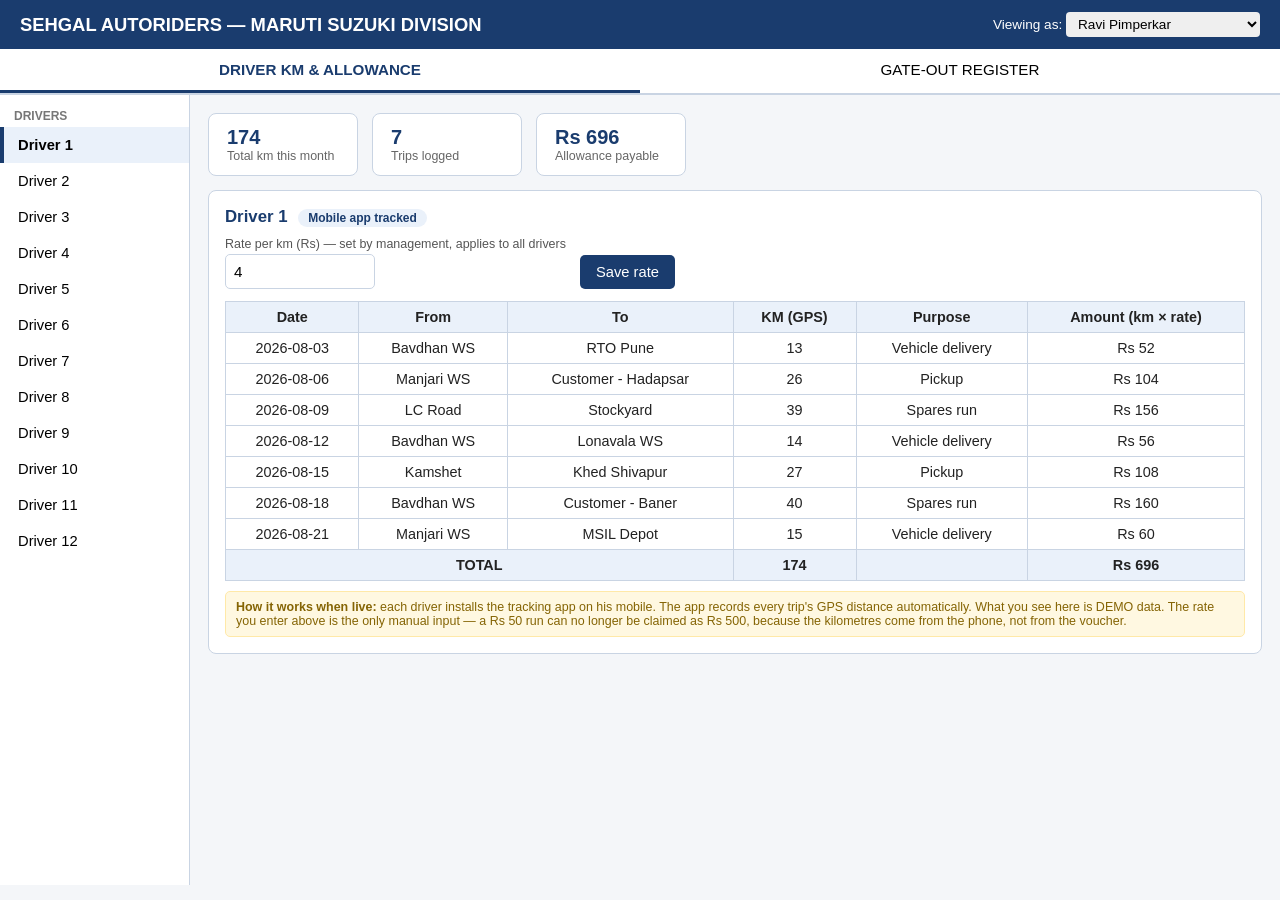
==== index.html @ 02fcdc8c "Maruti Suzuki Division - driver km allowance + gate-out register (demo) Co-Authored-By: Claude Fable" ====
<!DOCTYPE html>
<html lang="en">
<head>
<meta charset="UTF-8">
<meta name="viewport" content="width=device-width, initial-scale=1.0">
<title>Sehgal Autoriders - Maruti Suzuki Division</title>
<style>
  * { margin:0; padding:0; box-sizing:border-box; font-family: 'Segoe UI', Arial, sans-serif; }
  :root { --blue:#1a3c6e; --lightblue:#eaf1fa; --border:#c9d4e3; --green:#1e7d32; --red:#b23b3b; }
  body { background:#f4f6f9; color:#222; }
  header { background:var(--blue); color:#fff; padding:12px 20px; display:flex; justify-content:space-between; align-items:center; flex-wrap:wrap; gap:8px; }
  header h1 { font-size:1.15rem; font-weight:600; }
  header .viewer { font-size:.85rem; }
  header select { padding:4px 8px; border-radius:4px; border:none; font-size:.85rem; }
  nav { background:#fff; border-bottom:2px solid var(--border); display:flex; }
  nav button { flex:1; padding:12px; border:none; background:none; font-size:.95rem; cursor:pointer; border-bottom:3px solid transparent; }
  nav button.active { border-bottom-color:var(--blue); color:var(--blue); font-weight:600; }
  .layout { display:flex; min-height:calc(100vh - 110px); }
  aside { width:190px; background:#fff; border-right:1px solid var(--border); padding:10px 0; overflow-y:auto; }
  aside h3 { font-size:.75rem; text-transform:uppercase; color:#777; padding:4px 14px; }
  aside button { display:block; width:100%; text-align:left; padding:10px 14px; border:none; background:none; cursor:pointer; font-size:.92rem; border-left:4px solid transparent; }
  aside button.sel { background:var(--lightblue); border-left-color:var(--blue); font-weight:600; }
  main { flex:1; padding:18px; overflow-x:auto; }
  .card { background:#fff; border:1px solid var(--border); border-radius:8px; padding:16px; margin-bottom:16px; }
  .card h2 { font-size:1.05rem; color:var(--blue); margin-bottom:10px; }
  table { width:100%; border-collapse:collapse; font-size:.9rem; }
  th, td { border:1px solid var(--border); padding:7px 9px; text-align:center; }
  th { background:var(--lightblue); }
  .row-flex { display:flex; gap:14px; flex-wrap:wrap; align-items:end; margin-bottom:12px; }
  .field label { display:block; font-size:.78rem; color:#555; margin-bottom:3px; }
  .field input { padding:8px; border:1px solid var(--border); border-radius:5px; font-size:.95rem; width:150px; }
  .big { font-size:1.5rem; font-weight:700; color:var(--green); }
  .btn { background:var(--blue); color:#fff; border:none; padding:9px 16px; border-radius:5px; cursor:pointer; font-size:.92rem; }
  .btn:active { opacity:.85; }
  .note { font-size:.78rem; color:#856404; background:#fff8e1; border:1px solid #ffe9a8; padding:8px 10px; border-radius:5px; margin-top:10px; }
  .pill { display:inline-block; padding:2px 10px; border-radius:12px; font-size:.75rem; background:var(--lightblue); color:var(--blue); margin-left:6px; }
  .stat-row { display:flex; gap:14px; flex-wrap:wrap; margin-bottom:14px; }
  .stat { background:#fff; border:1px solid var(--border); border-radius:8px; padding:12px 18px; min-width:150px; }
  .stat .v { font-size:1.25rem; font-weight:700; color:var(--blue); }
  .stat .l { font-size:.78rem; color:#666; }
  @media (max-width:700px){ .layout{flex-direction:column;} aside{width:100%; display:flex; overflow-x:auto;} aside h3{display:none;} aside button{white-space:nowrap; border-left:none; border-bottom:3px solid transparent;} aside button.sel{border-bottom-color:var(--blue);} }
</style>
</head>
<body>
<header>
  <h1>SEHGAL AUTORIDERS &mdash; MARUTI SUZUKI DIVISION</h1>
  <div class="viewer">Viewing as:
    <select id="viewer">
      <option>Ravi Pimperkar</option>
      <option>Yogesh Patil</option>
      <option>Satish Ainapure (Finance)</option>
    </select>
  </div>
</header>
<nav>
  <button id="tabD" class="active" onclick="showTab('drivers')">DRIVER KM &amp; ALLOWANCE</button>
  <button id="tabG" onclick="showTab('gate')">GATE-OUT REGISTER</button>
</nav>

<div class="layout" id="driversView">
  <aside id="driverList"><h3>Drivers</h3></aside>
  <main>
    <div class="stat-row">
      <div class="stat"><div class="v" id="stKm">0</div><div class="l">Total km this month</div></div>
      <div class="stat"><div class="v" id="stTrips">0</div><div class="l">Trips logged</div></div>
      <div class="stat"><div class="v" id="stAmt">Rs 0</div><div class="l">Allowance payable</div></div>
    </div>
    <div class="card">
      <h2 id="drvTitle">Driver 1 <span class="pill">Mobile app tracked</span></h2>
      <div class="row-flex">
        <div class="field">
          <label>Rate per km (Rs) &mdash; set by management, applies to all drivers</label>
          <input type="number" id="rate" min="0" step="0.5" value="4">
        </div>
        <button class="btn" onclick="saveRate()">Save rate</button>
      </div>
      <table id="tripTable">
        <thead><tr><th>Date</th><th>From</th><th>To</th><th>KM (GPS)</th><th>Purpose</th><th>Amount (km &times; rate)</th></tr></thead>
        <tbody></tbody>
        <tfoot><tr><th colspan="3">TOTAL</th><th id="ftKm">0</th><th></th><th id="ftAmt">Rs 0</th></tr></tfoot>
      </table>
      <div class="note"><b>How it works when live:</b> each driver installs the tracking app on his mobile. The app records every trip's GPS distance automatically. What you see here is DEMO data. The rate you enter above is the only manual input &mdash; a Rs 50 run can no longer be claimed as Rs 500, because the kilometres come from the phone, not from the voucher.</div>
    </div>
  </main>
</div>

<div class="layout" id="gateView" style="display:none">
  <main>
    <div class="card">
      <h2>GATE-OUT ENTRY (Guard screen)</h2>
      <div class="row-flex">
        <div class="field"><label>Gate pass no. (scan)</label><input id="gp" placeholder="GP-000123"></div>
        <div class="field"><label>Vehicle Reg No. (scan)</label><input id="reg" placeholder="MH12AB1234"></div>
        <div class="field"><label>Job Card / Reason</label><input id="jc" placeholder="JC26001234 or Delivery"></div>
        <button class="btn" onclick="gateOut()">RECORD EXIT</button>
      </div>
      <div class="note"><b>When live:</b> the guard scans the gate pass barcode and the number plate camera fills the Reg No automatically. Every exit is stamped with date-time and stored centrally. Finance (Satish) sees every vehicle that left, matched later against DMS job cards &mdash; a vehicle that left without a JC shows up in red the same day.</div>
    </div>
    <div class="card">
      <h2>EXIT LOG <span class="pill" id="gateViewer">Finance view</span></h2>
      <table id="gateTable">
        <thead><tr><th>#</th><th>Date-Time</th><th>Gate Pass</th><th>Reg No</th><th>JC / Reason</th><th>Recorded by</th></tr></thead>
        <tbody></tbody>
      </table>
    </div>
  </main>
</div>

<script>
const DRIVERS = 12;
let cur = 1;
// deterministic demo trips per driver
function demoTrips(d){
  const routes=[["Bavdhan WS","Manjari WS"],["Bavdhan WS","RTO Pune"],["Manjari WS","Customer - Hadapsar"],["LC Road","Stockyard"],["Bavdhan WS","Lonavala WS"],["Kamshet","Khed Shivapur"],["Bavdhan WS","Customer - Baner"],["Manjari WS","MSIL Depot"]];
  const t=[]; const n=4+(d*3)%5;
  for(let i=0;i<n;i++){
    const r=routes[(d+i)%routes.length];
    const km=(6+((d*7+i*13)%38));
    t.push({date:"2026-08-"+String(3+i*3).padStart(2,"0"), from:r[0], to:r[1], km:km, why:i%3==0?"Vehicle delivery":(i%3==1?"Pickup":"Spares run")});
  }
  return t;
}
function el(t,h){const e=document.createElement(t); e.innerHTML=h; return e;}
function renderList(){
  const a=document.getElementById("driverList");
  for(let i=1;i<=DRIVERS;i++){
    const b=el("button","Driver "+i); b.id="drv"+i;
    b.onclick=()=>{cur=i; renderDriver();};
    a.appendChild(b);
  }
}
function saveRate(){ localStorage.setItem("kmRate", document.getElementById("rate").value); renderDriver(); }
function renderDriver(){
  document.querySelectorAll("aside button").forEach(b=>b.classList.remove("sel"));
  document.getElementById("drv"+cur).classList.add("sel");
  document.getElementById("drvTitle").innerHTML="Driver "+cur+' <span class="pill">Mobile app tracked</span>';
  const rate=parseFloat(localStorage.getItem("kmRate")||document.getElementById("rate").value)||0;
  document.getElementById("rate").value=rate;
  const tb=document.querySelector("#tripTable tbody"); tb.innerHTML="";
  let km=0;
  const trips=demoTrips(cur);
  trips.forEach(t=>{
    km+=t.km;
    tb.appendChild(el("tr","<td>"+t.date+"</td><td>"+t.from+"</td><td>"+t.to+"</td><td>"+t.km+"</td><td>"+t.why+"</td><td>Rs "+(t.km*rate).toFixed(0)+"</td>"));
  });
  document.getElementById("ftKm").textContent=km;
  document.getElementById("ftAmt").textContent="Rs "+(km*rate).toFixed(0);
  document.getElementById("stKm").textContent=km;
  document.getElementById("stTrips").textContent=trips.length;
  document.getElementById("stAmt").textContent="Rs "+(km*rate).toFixed(0);
}
function showTab(t){
  document.getElementById("driversView").style.display = t==="drivers"?"flex":"none";
  document.getElementById("gateView").style.display = t==="gate"?"flex":"none";
  document.getElementById("tabD").classList.toggle("active", t==="drivers");
  document.getElementById("tabG").classList.toggle("active", t==="gate");
}
function gateOut(){
  const gp=document.getElementById("gp").value.trim(), reg=document.getElementById("reg").value.trim().toUpperCase(), jc=document.getElementById("jc").value.trim();
  if(!gp||!reg){ alert("Gate pass and Reg No are required"); return; }
  const log=JSON.parse(localStorage.getItem("gateLog")||"[]");
  log.unshift({dt:new Date().toLocaleString("en-IN"), gp:gp, reg:reg, jc:jc||"-", by:document.getElementById("viewer").value});
  localStorage.setItem("gateLog", JSON.stringify(log.slice(0,200)));
  document.getElementById("gp").value=""; document.getElementById("reg").value=""; document.getElementById("jc").value="";
  renderGate();
}
function renderGate(){
  const log=JSON.parse(localStorage.getItem("gateLog")||"[]");
  const tb=document.querySelector("#gateTable tbody"); tb.innerHTML="";
  log.forEach((x,i)=>tb.appendChild(el("tr","<td>"+(i+1)+"</td><td>"+x.dt+"</td><td>"+x.gp+"</td><td>"+x.reg+"</td><td>"+x.jc+"</td><td>"+x.by+"</td>")));
}
renderList(); renderDriver(); renderGate();
</script>
</body>
</html>
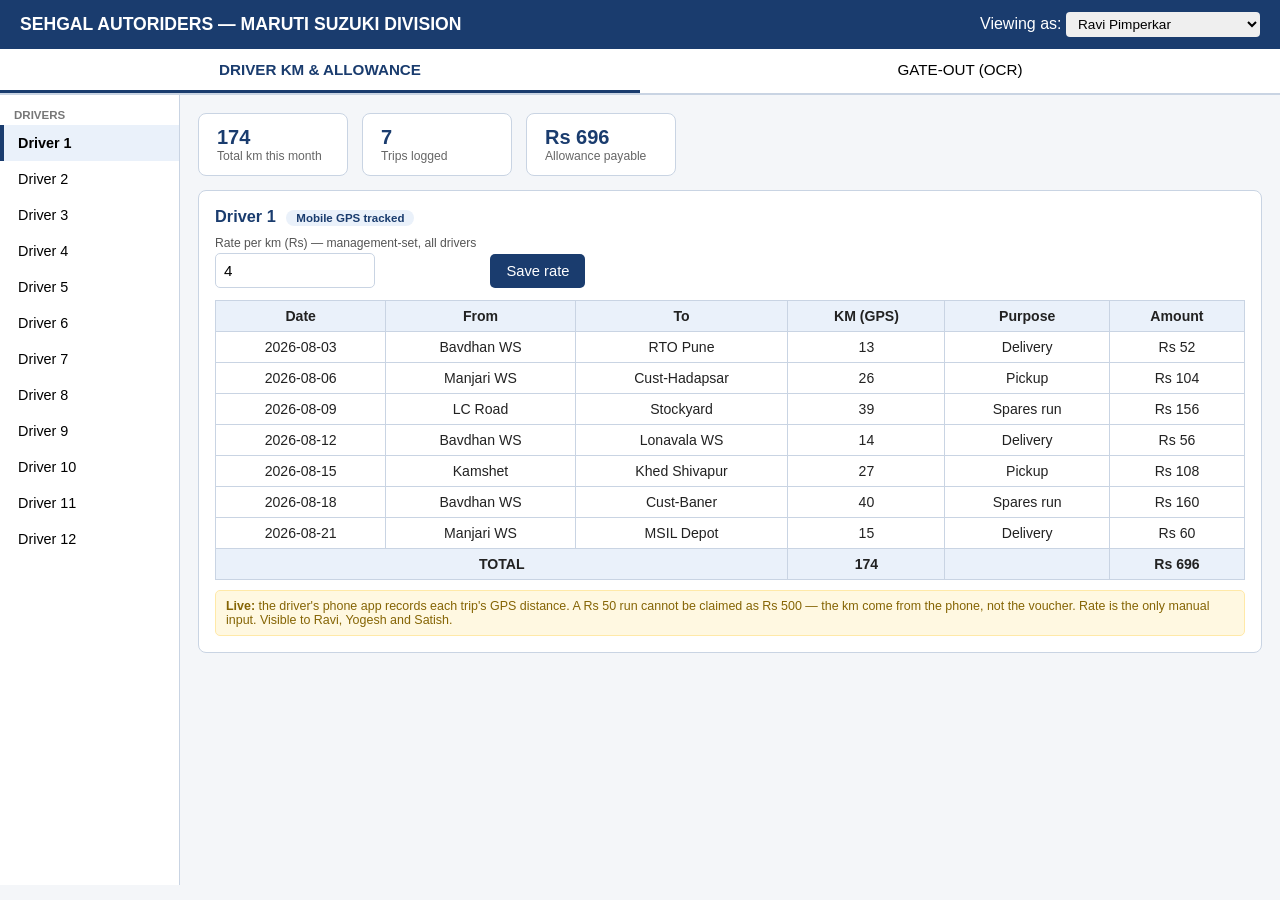
==== commit c44afb7a: "Gate-out OCR cascade: Gemini -> Cloud Vision -> on-device scanner -> manual; no-JC exits in red Co-A" ====
--- a/index.html
+++ b/index.html
@@ -5,56 +5,64 @@
 <meta name="viewport" content="width=device-width, initial-scale=1.0">
 <title>Sehgal Autoriders - Maruti Suzuki Division</title>
 <style>
-  * { margin:0; padding:0; box-sizing:border-box; font-family: 'Segoe UI', Arial, sans-serif; }
-  :root { --blue:#1a3c6e; --lightblue:#eaf1fa; --border:#c9d4e3; --green:#1e7d32; --red:#b23b3b; }
+  * { margin:0; padding:0; box-sizing:border-box; font-family:'Segoe UI', Arial, sans-serif; }
+  :root { --blue:#1a3c6e; --lightblue:#eaf1fa; --border:#c9d4e3; --green:#1e7d32; --red:#b23b3b; --amber:#b8860b; }
   body { background:#f4f6f9; color:#222; }
   header { background:var(--blue); color:#fff; padding:12px 20px; display:flex; justify-content:space-between; align-items:center; flex-wrap:wrap; gap:8px; }
-  header h1 { font-size:1.15rem; font-weight:600; }
-  header .viewer { font-size:.85rem; }
+  header h1 { font-size:1.1rem; font-weight:600; }
   header select { padding:4px 8px; border-radius:4px; border:none; font-size:.85rem; }
   nav { background:#fff; border-bottom:2px solid var(--border); display:flex; }
   nav button { flex:1; padding:12px; border:none; background:none; font-size:.95rem; cursor:pointer; border-bottom:3px solid transparent; }
   nav button.active { border-bottom-color:var(--blue); color:var(--blue); font-weight:600; }
   .layout { display:flex; min-height:calc(100vh - 110px); }
-  aside { width:190px; background:#fff; border-right:1px solid var(--border); padding:10px 0; overflow-y:auto; }
-  aside h3 { font-size:.75rem; text-transform:uppercase; color:#777; padding:4px 14px; }
-  aside button { display:block; width:100%; text-align:left; padding:10px 14px; border:none; background:none; cursor:pointer; font-size:.92rem; border-left:4px solid transparent; }
+  aside { width:180px; background:#fff; border-right:1px solid var(--border); padding:10px 0; overflow-y:auto; }
+  aside h3 { font-size:.72rem; text-transform:uppercase; color:#777; padding:4px 14px; }
+  aside button { display:block; width:100%; text-align:left; padding:10px 14px; border:none; background:none; cursor:pointer; font-size:.9rem; border-left:4px solid transparent; }
   aside button.sel { background:var(--lightblue); border-left-color:var(--blue); font-weight:600; }
   main { flex:1; padding:18px; overflow-x:auto; }
   .card { background:#fff; border:1px solid var(--border); border-radius:8px; padding:16px; margin-bottom:16px; }
-  .card h2 { font-size:1.05rem; color:var(--blue); margin-bottom:10px; }
-  table { width:100%; border-collapse:collapse; font-size:.9rem; }
+  .card h2 { font-size:1.02rem; color:var(--blue); margin-bottom:10px; }
+  table { width:100%; border-collapse:collapse; font-size:.88rem; }
   th, td { border:1px solid var(--border); padding:7px 9px; text-align:center; }
   th { background:var(--lightblue); }
   .row-flex { display:flex; gap:14px; flex-wrap:wrap; align-items:end; margin-bottom:12px; }
-  .field label { display:block; font-size:.78rem; color:#555; margin-bottom:3px; }
-  .field input { padding:8px; border:1px solid var(--border); border-radius:5px; font-size:.95rem; width:150px; }
-  .big { font-size:1.5rem; font-weight:700; color:var(--green); }
+  .field label { display:block; font-size:.76rem; color:#555; margin-bottom:3px; }
+  .field input { padding:8px; border:1px solid var(--border); border-radius:5px; font-size:.95rem; width:160px; }
   .btn { background:var(--blue); color:#fff; border:none; padding:9px 16px; border-radius:5px; cursor:pointer; font-size:.92rem; }
-  .btn:active { opacity:.85; }
+  .btn.alt { background:#fff; color:var(--blue); border:1px solid var(--blue); }
   .note { font-size:.78rem; color:#856404; background:#fff8e1; border:1px solid #ffe9a8; padding:8px 10px; border-radius:5px; margin-top:10px; }
-  .pill { display:inline-block; padding:2px 10px; border-radius:12px; font-size:.75rem; background:var(--lightblue); color:var(--blue); margin-left:6px; }
+  .pill { display:inline-block; padding:2px 10px; border-radius:12px; font-size:.72rem; background:var(--lightblue); color:var(--blue); margin-left:6px; }
   .stat-row { display:flex; gap:14px; flex-wrap:wrap; margin-bottom:14px; }
   .stat { background:#fff; border:1px solid var(--border); border-radius:8px; padding:12px 18px; min-width:150px; }
   .stat .v { font-size:1.25rem; font-weight:700; color:var(--blue); }
-  .stat .l { font-size:.78rem; color:#666; }
+  .stat .l { font-size:.76rem; color:#666; }
+  /* OCR cascade */
+  .ocr-tree { display:flex; flex-direction:column; gap:8px; margin:12px 0; }
+  .engine { display:flex; align-items:center; gap:10px; padding:9px 12px; border:1px solid var(--border); border-radius:6px; background:#fafcff; font-size:.9rem; }
+  .engine .dot { width:12px; height:12px; border-radius:50%; background:#ccc; flex-shrink:0; }
+  .engine.trying .dot { background:var(--amber); animation:pulse 1s infinite; }
+  .engine.ok .dot { background:var(--green); }
+  .engine.fail .dot { background:var(--red); }
+  .engine .arrow { color:#999; font-size:.8rem; }
+  .engine small { color:#888; margin-left:auto; }
+  @keyframes pulse { 0%,100%{opacity:1;} 50%{opacity:.35;} }
+  .scanbox { border:2px dashed var(--border); border-radius:8px; padding:26px; text-align:center; color:#666; cursor:pointer; background:#fbfdff; }
+  .scanbox:hover { border-color:var(--blue); }
   @media (max-width:700px){ .layout{flex-direction:column;} aside{width:100%; display:flex; overflow-x:auto;} aside h3{display:none;} aside button{white-space:nowrap; border-left:none; border-bottom:3px solid transparent;} aside button.sel{border-bottom-color:var(--blue);} }
 </style>
 </head>
 <body>
 <header>
   <h1>SEHGAL AUTORIDERS &mdash; MARUTI SUZUKI DIVISION</h1>
-  <div class="viewer">Viewing as:
+  <div>Viewing as:
     <select id="viewer">
-      <option>Ravi Pimperkar</option>
-      <option>Yogesh Patil</option>
-      <option>Satish Ainapure (Finance)</option>
+      <option>Ravi Pimperkar</option><option>Yogesh Patil</option><option>Satish Ainapure (Finance)</option><option>Gate Guard</option>
     </select>
   </div>
 </header>
 <nav>
   <button id="tabD" class="active" onclick="showTab('drivers')">DRIVER KM &amp; ALLOWANCE</button>
-  <button id="tabG" onclick="showTab('gate')">GATE-OUT REGISTER</button>
+  <button id="tabG" onclick="showTab('gate')">GATE-OUT (OCR)</button>
 </nav>
 
 <div class="layout" id="driversView">
@@ -66,20 +74,17 @@
       <div class="stat"><div class="v" id="stAmt">Rs 0</div><div class="l">Allowance payable</div></div>
     </div>
     <div class="card">
-      <h2 id="drvTitle">Driver 1 <span class="pill">Mobile app tracked</span></h2>
+      <h2 id="drvTitle">Driver 1 <span class="pill">Mobile GPS tracked</span></h2>
       <div class="row-flex">
-        <div class="field">
-          <label>Rate per km (Rs) &mdash; set by management, applies to all drivers</label>
-          <input type="number" id="rate" min="0" step="0.5" value="4">
-        </div>
+        <div class="field"><label>Rate per km (Rs) &mdash; management-set, all drivers</label><input type="number" id="rate" min="0" step="0.5" value="4"></div>
         <button class="btn" onclick="saveRate()">Save rate</button>
       </div>
       <table id="tripTable">
-        <thead><tr><th>Date</th><th>From</th><th>To</th><th>KM (GPS)</th><th>Purpose</th><th>Amount (km &times; rate)</th></tr></thead>
+        <thead><tr><th>Date</th><th>From</th><th>To</th><th>KM (GPS)</th><th>Purpose</th><th>Amount</th></tr></thead>
         <tbody></tbody>
         <tfoot><tr><th colspan="3">TOTAL</th><th id="ftKm">0</th><th></th><th id="ftAmt">Rs 0</th></tr></tfoot>
       </table>
-      <div class="note"><b>How it works when live:</b> each driver installs the tracking app on his mobile. The app records every trip's GPS distance automatically. What you see here is DEMO data. The rate you enter above is the only manual input &mdash; a Rs 50 run can no longer be claimed as Rs 500, because the kilometres come from the phone, not from the voucher.</div>
+      <div class="note"><b>Live:</b> the driver's phone app records each trip's GPS distance. A Rs 50 run cannot be claimed as Rs 500 &mdash; the km come from the phone, not the voucher. Rate is the only manual input. Visible to Ravi, Yogesh and Satish.</div>
     </div>
   </main>
 </div>
@@ -87,19 +92,30 @@
 <div class="layout" id="gateView" style="display:none">
   <main>
     <div class="card">
-      <h2>GATE-OUT ENTRY (Guard screen)</h2>
+      <h2>GATE-OUT SCAN (Guard screen)</h2>
+      <div class="scanbox" onclick="document.getElementById('photo').click()">
+        Tap to photograph the gate pass + number plate<br><small>(camera on the guard's tablet)</small>
+      </div>
+      <input type="file" id="photo" accept="image/*" capture="environment" style="display:none" onchange="runOCR()">
+      <div class="ocr-tree" id="ocrTree">
+        <div class="engine" id="eng0"><span class="dot"></span> 1. Google <b>Gemini</b> vision <span class="arrow">(primary reader)</span><small>waiting</small></div>
+        <div class="engine" id="eng1"><span class="dot"></span> 2. Google <b>Cloud Vision API</b> <span class="arrow">(fallback if Gemini fails)</span><small>waiting</small></div>
+        <div class="engine" id="eng2"><span class="dot"></span> 3. On-device <b>Document Scanner</b> OCR <span class="arrow">(final fallback, offline)</span><small>waiting</small></div>
+        <div class="engine" id="eng3"><span class="dot"></span> 4. <b>Manual entry</b> <span class="arrow">(guard types it)</span><small>always available</small></div>
+      </div>
       <div class="row-flex">
-        <div class="field"><label>Gate pass no. (scan)</label><input id="gp" placeholder="GP-000123"></div>
-        <div class="field"><label>Vehicle Reg No. (scan)</label><input id="reg" placeholder="MH12AB1234"></div>
+        <div class="field"><label>Gate pass no.</label><input id="gp" placeholder="GP-000123"></div>
+        <div class="field"><label>Vehicle Reg No.</label><input id="reg" placeholder="MH12AB1234"></div>
         <div class="field"><label>Job Card / Reason</label><input id="jc" placeholder="JC26001234 or Delivery"></div>
         <button class="btn" onclick="gateOut()">RECORD EXIT</button>
       </div>
-      <div class="note"><b>When live:</b> the guard scans the gate pass barcode and the number plate camera fills the Reg No automatically. Every exit is stamped with date-time and stored centrally. Finance (Satish) sees every vehicle that left, matched later against DMS job cards &mdash; a vehicle that left without a JC shows up in red the same day.</div>
+      <div class="note"><b>OCR engine tree (as specified):</b> each photo is read by <b>Gemini</b> first; if it cannot read the plate/pass it falls to <b>Google Cloud Vision</b>; if that also fails (poor light, no network) the <b>on-device document scanner</b> reads it offline; the guard can always correct or type manually. Backend deployable on <b>Azure</b> or <b>AWS</b>. This page simulates the cascade &mdash; wire real API keys in the backend (endpoints are stubbed in the code as <code>OCR.endpoints</code>).</div>
     </div>
     <div class="card">
-      <h2>EXIT LOG <span class="pill" id="gateViewer">Finance view</span></h2>
+      <h2>EXIT LOG <span class="pill">Finance (Satish) view</span></h2>
+      <p style="font-size:.82rem;color:#555;margin-bottom:8px">Every exit is matched later against DMS job cards. A vehicle that left with no JC shows in <b style="color:var(--red)">red</b> &mdash; that is the un-billed-exit leak your camera-OCR gate closes.</p>
       <table id="gateTable">
-        <thead><tr><th>#</th><th>Date-Time</th><th>Gate Pass</th><th>Reg No</th><th>JC / Reason</th><th>Recorded by</th></tr></thead>
+        <thead><tr><th>#</th><th>Date-Time</th><th>Gate Pass</th><th>Reg No</th><th>JC / Reason</th><th>Read by</th><th>Guard</th></tr></thead>
         <tbody></tbody>
       </table>
     </div>
@@ -107,68 +123,44 @@
 </div>
 
 <script>
-const DRIVERS = 12;
-let cur = 1;
-// deterministic demo trips per driver
-function demoTrips(d){
-  const routes=[["Bavdhan WS","Manjari WS"],["Bavdhan WS","RTO Pune"],["Manjari WS","Customer - Hadapsar"],["LC Road","Stockyard"],["Bavdhan WS","Lonavala WS"],["Kamshet","Khed Shivapur"],["Bavdhan WS","Customer - Baner"],["Manjari WS","MSIL Depot"]];
-  const t=[]; const n=4+(d*3)%5;
-  for(let i=0;i<n;i++){
-    const r=routes[(d+i)%routes.length];
-    const km=(6+((d*7+i*13)%38));
-    t.push({date:"2026-08-"+String(3+i*3).padStart(2,"0"), from:r[0], to:r[1], km:km, why:i%3==0?"Vehicle delivery":(i%3==1?"Pickup":"Spares run")});
+// ---- OCR cascade (stub: replace endpoints with real backend that holds the API keys) ----
+const OCR = {
+  endpoints: { gemini:"/api/ocr/gemini", cloudVision:"/api/ocr/cloud-vision", docScanner:"local" },
+  // demo: deterministically decide which engine "succeeds" so the cascade is visible
+  async read(seed){
+    const steps=["eng0","eng1","eng2"];
+    let winner = seed % 3; // 0 gemini, 1 vision, 2 scanner
+    for(let i=0;i<steps.length;i++){
+      setEng(steps[i],"trying","reading...");
+      await wait(700);
+      if(i<winner){ setEng(steps[i],"fail","could not read"); }
+      else { setEng(steps[i],"ok","READ OK"); return {engine:["Gemini","Cloud Vision","Doc Scanner"][i], plate:demoPlate(seed), pass:"GP-"+String(1000+seed)}; }
+    }
+    setEng("eng3","ok","type manually"); return {engine:"Manual", plate:"", pass:""};
   }
-  return t;
+};
+function setEng(id,cls,msg){ const e=document.getElementById(id); e.className="engine "+cls; e.querySelector("small").textContent=msg; }
+function resetEng(){ ["eng0","eng1","eng2","eng3"].forEach(id=>setEng(id,"","waiting")); }
+function wait(ms){ return new Promise(r=>setTimeout(r,ms)); }
+function demoPlate(s){ const l="ABCDEFGHJKLMNPQRSTUVWX"; return "MH12"+l[s%22]+l[(s*3)%22]+String(1000+(s*137)%9000); }
+async function runOCR(){
+  resetEng();
+  const seed=Math.floor((Date.now()/1000))%97;
+  const res=await OCR.read(seed);
+  if(res.plate) document.getElementById("reg").value=res.plate;
+  if(res.pass) document.getElementById("gp").value=res.pass;
+  document.getElementById("gp").dataset.engine=res.engine;
 }
+
+const DRIVERS=12; let cur=1;
+function demoTrips(d){ const routes=[["Bavdhan WS","Manjari WS"],["Bavdhan WS","RTO Pune"],["Manjari WS","Cust-Hadapsar"],["LC Road","Stockyard"],["Bavdhan WS","Lonavala WS"],["Kamshet","Khed Shivapur"],["Bavdhan WS","Cust-Baner"],["Manjari WS","MSIL Depot"]]; const t=[]; const n=4+(d*3)%5; for(let i=0;i<n;i++){ const r=routes[(d+i)%routes.length]; t.push({date:"2026-08-"+String(3+i*3).padStart(2,"0"),from:r[0],to:r[1],km:6+((d*7+i*13)%38),why:i%3==0?"Delivery":(i%3==1?"Pickup":"Spares run")}); } return t; }
 function el(t,h){const e=document.createElement(t); e.innerHTML=h; return e;}
-function renderList(){
-  const a=document.getElementById("driverList");
-  for(let i=1;i<=DRIVERS;i++){
-    const b=el("button","Driver "+i); b.id="drv"+i;
-    b.onclick=()=>{cur=i; renderDriver();};
-    a.appendChild(b);
-  }
-}
-function saveRate(){ localStorage.setItem("kmRate", document.getElementById("rate").value); renderDriver(); }
-function renderDriver(){
-  document.querySelectorAll("aside button").forEach(b=>b.classList.remove("sel"));
-  document.getElementById("drv"+cur).classList.add("sel");
-  document.getElementById("drvTitle").innerHTML="Driver "+cur+' <span class="pill">Mobile app tracked</span>';
-  const rate=parseFloat(localStorage.getItem("kmRate")||document.getElementById("rate").value)||0;
-  document.getElementById("rate").value=rate;
-  const tb=document.querySelector("#tripTable tbody"); tb.innerHTML="";
-  let km=0;
-  const trips=demoTrips(cur);
-  trips.forEach(t=>{
-    km+=t.km;
-    tb.appendChild(el("tr","<td>"+t.date+"</td><td>"+t.from+"</td><td>"+t.to+"</td><td>"+t.km+"</td><td>"+t.why+"</td><td>Rs "+(t.km*rate).toFixed(0)+"</td>"));
-  });
-  document.getElementById("ftKm").textContent=km;
-  document.getElementById("ftAmt").textContent="Rs "+(km*rate).toFixed(0);
-  document.getElementById("stKm").textContent=km;
-  document.getElementById("stTrips").textContent=trips.length;
-  document.getElementById("stAmt").textContent="Rs "+(km*rate).toFixed(0);
-}
-function showTab(t){
-  document.getElementById("driversView").style.display = t==="drivers"?"flex":"none";
-  document.getElementById("gateView").style.display = t==="gate"?"flex":"none";
-  document.getElementById("tabD").classList.toggle("active", t==="drivers");
-  document.getElementById("tabG").classList.toggle("active", t==="gate");
-}
-function gateOut(){
-  const gp=document.getElementById("gp").value.trim(), reg=document.getElementById("reg").value.trim().toUpperCase(), jc=document.getElementById("jc").value.trim();
-  if(!gp||!reg){ alert("Gate pass and Reg No are required"); return; }
-  const log=JSON.parse(localStorage.getItem("gateLog")||"[]");
-  log.unshift({dt:new Date().toLocaleString("en-IN"), gp:gp, reg:reg, jc:jc||"-", by:document.getElementById("viewer").value});
-  localStorage.setItem("gateLog", JSON.stringify(log.slice(0,200)));
-  document.getElementById("gp").value=""; document.getElementById("reg").value=""; document.getElementById("jc").value="";
-  renderGate();
-}
-function renderGate(){
-  const log=JSON.parse(localStorage.getItem("gateLog")||"[]");
-  const tb=document.querySelector("#gateTable tbody"); tb.innerHTML="";
-  log.forEach((x,i)=>tb.appendChild(el("tr","<td>"+(i+1)+"</td><td>"+x.dt+"</td><td>"+x.gp+"</td><td>"+x.reg+"</td><td>"+x.jc+"</td><td>"+x.by+"</td>")));
-}
+function renderList(){ const a=document.getElementById("driverList"); for(let i=1;i<=DRIVERS;i++){ const b=el("button","Driver "+i); b.id="drv"+i; b.onclick=()=>{cur=i;renderDriver();}; a.appendChild(b);} }
+function saveRate(){ localStorage.setItem("kmRate",document.getElementById("rate").value); renderDriver(); }
+function renderDriver(){ document.querySelectorAll("aside button").forEach(b=>b.classList.remove("sel")); document.getElementById("drv"+cur).classList.add("sel"); document.getElementById("drvTitle").innerHTML="Driver "+cur+' <span class="pill">Mobile GPS tracked</span>'; const rate=parseFloat(localStorage.getItem("kmRate")||document.getElementById("rate").value)||0; document.getElementById("rate").value=rate; const tb=document.querySelector("#tripTable tbody"); tb.innerHTML=""; let km=0; const trips=demoTrips(cur); trips.forEach(t=>{ km+=t.km; tb.appendChild(el("tr","<td>"+t.date+"</td><td>"+t.from+"</td><td>"+t.to+"</td><td>"+t.km+"</td><td>"+t.why+"</td><td>Rs "+(t.km*rate).toFixed(0)+"</td>")); }); document.getElementById("ftKm").textContent=km; document.getElementById("ftAmt").textContent="Rs "+(km*rate).toFixed(0); document.getElementById("stKm").textContent=km; document.getElementById("stTrips").textContent=trips.length; document.getElementById("stAmt").textContent="Rs "+(km*rate).toFixed(0); }
+function showTab(t){ document.getElementById("driversView").style.display=t==="drivers"?"flex":"none"; document.getElementById("gateView").style.display=t==="gate"?"flex":"none"; document.getElementById("tabD").classList.toggle("active",t==="drivers"); document.getElementById("tabG").classList.toggle("active",t==="gate"); }
+function gateOut(){ const gp=document.getElementById("gp").value.trim(),reg=document.getElementById("reg").value.trim().toUpperCase(),jc=document.getElementById("jc").value.trim(); if(!gp||!reg){alert("Gate pass and Reg No required");return;} const log=JSON.parse(localStorage.getItem("gateLog")||"[]"); log.unshift({dt:new Date().toLocaleString("en-IN"),gp:gp,reg:reg,jc:jc||"-",eng:document.getElementById("gp").dataset.engine||"Manual",by:document.getElementById("viewer").value}); localStorage.setItem("gateLog",JSON.stringify(log.slice(0,200))); document.getElementById("gp").value="";document.getElementById("reg").value="";document.getElementById("jc").value=""; resetEng(); renderGate(); }
+function renderGate(){ const log=JSON.parse(localStorage.getItem("gateLog")||"[]"); const tb=document.querySelector("#gateTable tbody"); tb.innerHTML=""; log.forEach((x,i)=>{ const noJC=(x.jc==="-"||x.jc.toLowerCase()==="delivery"); tb.appendChild(el("tr","<td>"+(i+1)+"</td><td>"+x.dt+"</td><td>"+x.gp+"</td><td>"+x.reg+"</td><td"+(noJC?' style="color:#b23b3b;font-weight:600"':"")+">"+x.jc+"</td><td>"+x.eng+"</td><td>"+x.by+"</td>")); }); }
 renderList(); renderDriver(); renderGate();
 </script>
 </body>
